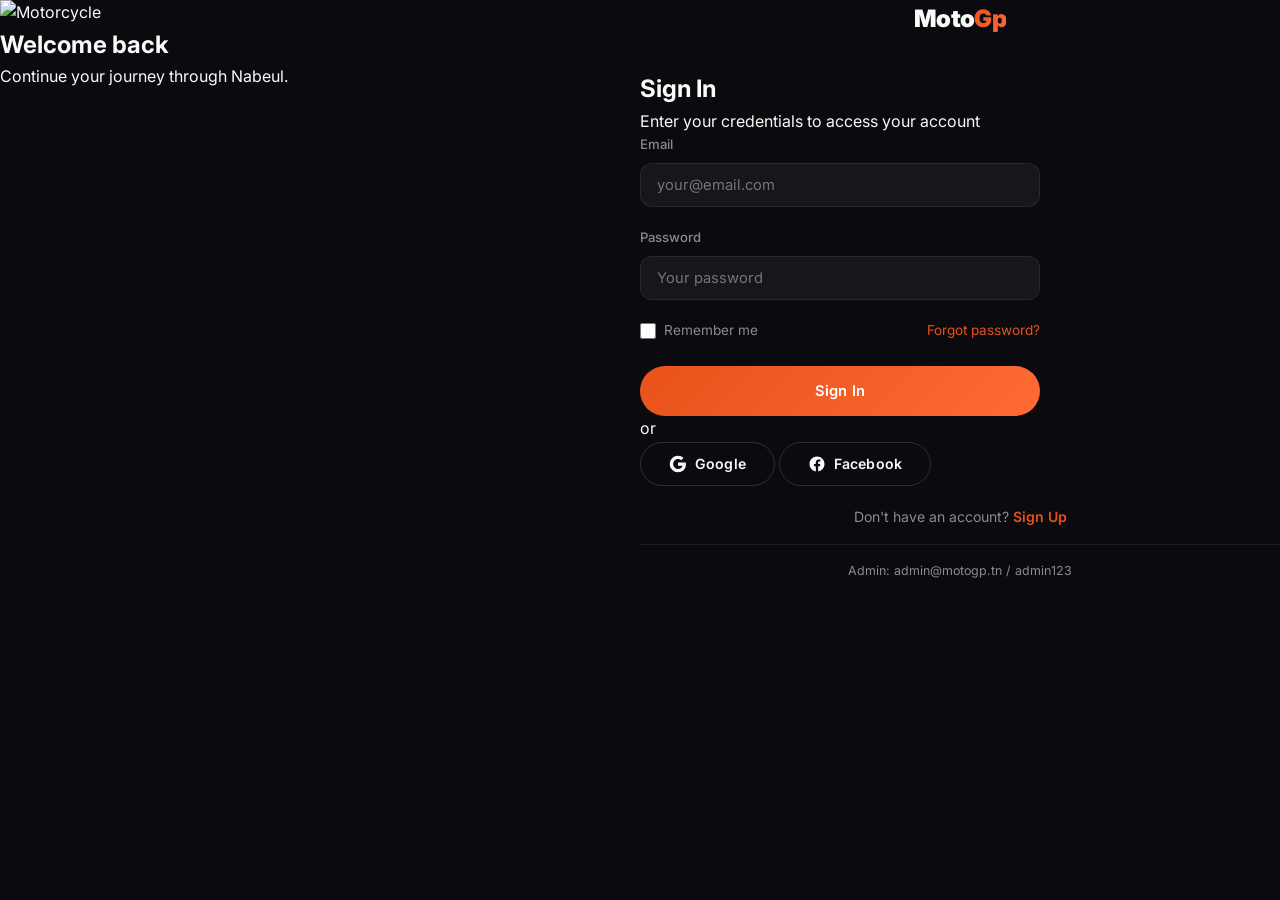
==== login.html @ cd2d3583 "MotoGp Nabeul - Premium motorcycle rental & city discovery platform - Dark luxury editorial design (" ====
<!DOCTYPE html>
<html lang="fr">
<head>
  <meta charset="UTF-8">
  <meta name="viewport" content="width=device-width, initial-scale=1.0">
  <title>Connexion - MotoGp Nabeul</title>
  <link rel="preconnect" href="https://fonts.googleapis.com">
  <link rel="preconnect" href="https://fonts.gstatic.com" crossorigin>
  <link href="https://fonts.googleapis.com/css2?family=Inter:wght@300;400;500;600;700;800;900&display=swap" rel="stylesheet">
  <link rel="stylesheet" href="css/style.css"/>
  <link rel="stylesheet" href="css/extra.css"/>
</head>
<body>

<div class="auth-page">
  <div class="auth-visual">
    <img src="https://images.unsplash.com/photo-1610478920409-ec0f58e881a5?w=1200&q=85" alt="Motorcycle" class="auth-visual-img"/>
    <div class="auth-visual-overlay"></div>
    <div class="auth-visual-content">
      <h2>Welcome back</h2>
      <p>Continue your journey through Nabeul.</p>
    </div>
  </div>

  <div class="auth-card-wrapper">
    <div class="auth-card">
      <a href="index.html" class="nav-logo" style="display:block;text-align:center;margin-bottom:32px;">Moto<span>Gp</span></a>
      <h2>Sign In</h2>
      <p class="auth-subtitle">Enter your credentials to access your account</p>

      <form id="login-form" class="auth-form">
        <div class="form-group">
          <label>Email</label>
          <input type="email" name="email" class="form-input" placeholder="your@email.com" required/>
        </div>
        <div class="form-group">
          <label>Password</label>
          <input type="password" name="password" class="form-input" placeholder="Your password" required/>
        </div>
        <div style="display:flex;justify-content:space-between;align-items:center;margin-bottom:24px;">
          <label style="display:flex;align-items:center;gap:8px;font-size:0.85rem;color:var(--text-muted);cursor:pointer;">
            <input type="checkbox" style="accent-color:var(--primary);width:16px;height:16px;"/> Remember me
          </label>
          <a href="#" style="font-size:0.85rem;color:var(--primary);">Forgot password?</a>
        </div>
        <button type="submit" class="btn btn-primary btn-lg" style="width:100%;justify-content:center;">Sign In</button>
      </form>

      <div class="form-divider"><span>or</span></div>

      <div class="social-login">
        <button class="btn btn-outline" style="flex:1;justify-content:center;">
          <svg width="18" height="18" viewBox="0 0 24 24" fill="currentColor"><path d="M22.56 12.25c0-.78-.07-1.53-.2-2.25H12v4.26h5.92a5.06 5.06 0 0 1-2.2 3.32v2.77h3.57c2.08-1.92 3.28-4.74 3.28-8.1z"/><path d="M12 23c2.97 0 5.46-.98 7.28-2.66l-3.57-2.77c-.98.66-2.23 1.06-3.71 1.06-2.86 0-5.29-1.93-6.16-4.53H2.18v2.84C3.99 20.53 7.7 23 12 23z"/><path d="M5.84 14.09c-.22-.66-.35-1.36-.35-2.09s.13-1.43.35-2.09V7.07H2.18C1.43 8.55 1 10.22 1 12s.43 3.45 1.18 4.93l2.85-2.22.81-.62z"/><path d="M12 5.38c1.62 0 3.06.56 4.21 1.64l3.15-3.15C17.45 2.09 14.97 1 12 1 7.7 1 3.99 3.47 2.18 7.07l3.66 2.84c.87-2.6 3.3-4.53 6.16-4.53z"/></svg>
          Google
        </button>
        <button class="btn btn-outline" style="flex:1;justify-content:center;">
          <svg width="18" height="18" viewBox="0 0 24 24" fill="currentColor"><path d="M12 2C6.477 2 2 6.477 2 12c0 4.991 3.657 9.128 8.438 9.879V14.89h-2.54V12h2.54V9.797c0-2.506 1.492-3.89 3.777-3.89 1.094 0 2.238.195 2.238.195v2.46h-1.26c-1.243 0-1.63.771-1.63 1.562V12h2.773l-.443 2.89h-2.33v6.989C18.343 21.129 22 16.99 22 12c0-5.523-4.477-10-10-10z"/></svg>
          Facebook
        </button>
      </div>

      <p class="auth-link">Don't have an account? <a href="register.html">Sign Up</a></p>
      <div style="text-align:center;margin-top:16px;padding-top:16px;border-top:1px solid var(--border);">
        <p style="font-size:0.78rem;color:var(--text-muted);">Admin: admin@motogp.tn / admin123</p>
      </div>
    </div>
  </div>
</div>

<script src="js/data.js"></script>
<script src="js/app.js"></script>
</body>
</html>
---- css/style.css ----
@import url('https://fonts.googleapis.com/css2?family=Inter:wght@300;400;500;600;700;800;900&family=Playfair+Display:ital,wght@0,400;0,700;0,900;1,400&display=swap');

*,*::before,*::after{margin:0;padding:0;box-sizing:border-box}

:root{
  --bg:#0A0A0F;
  --bg-light:#F5F3EF;
  --card:#15151E;
  --card-hover:#1C1C28;
  --text:#FAFAF9;
  --text-dark:#1A1A1A;
  --text-muted:#8A8A9A;
  --border:rgba(255,255,255,0.08);
  --primary:#E8511A;
  --primary-light:#FF6B35;
  --accent:#C9A96E;
  --success:#22C55E;
  --danger:#EF4444;
  --gradient:linear-gradient(135deg,#E8511A,#FF6B35);
  --shadow:0 20px 60px rgba(0,0,0,0.4);
  --radius:16px;
  --font-body:'Inter',sans-serif;
  --font-display:'Playfair Display',serif;
}

html{scroll-behavior:smooth;font-size:16px}
html.lenis,html.lenis body{height:auto}
.lenis.lenis-smooth{scroll-behavior:auto!important}

body{font-family:var(--font-body);background:var(--bg);color:var(--text);line-height:1.6;overflow-x:hidden;-webkit-font-smoothing:antialiased}
a{text-decoration:none;color:inherit}
ul{list-style:none}
img{max-width:100%;display:block}
button{cursor:pointer;border:none;font-family:inherit;background:none;color:inherit}
input,select,textarea{font-family:inherit;outline:none}

.container{max-width:1280px;margin:0 auto;padding:0 clamp(20px,5vw,60px)}

/* LOADER */
.loader{position:fixed;inset:0;z-index:9999;background:var(--bg);display:flex;align-items:center;justify-content:center;flex-direction:column;transition:opacity 0.6s ease}
.loader-logo{font-size:clamp(2rem,5vw,3.5rem);font-weight:900;letter-spacing:-0.03em;margin-bottom:28px;font-family:var(--font-body)}
.loader-logo span{background:var(--gradient);-webkit-background-clip:text;-webkit-text-fill-color:transparent}
.loader-bar{width:200px;height:2px;background:rgba(255,255,255,0.1);border-radius:2px;overflow:hidden}
.loader-bar-fill{height:100%;background:var(--gradient);width:0%;transition:width 0.1s linear}
.loader-counter{font-size:0.82rem;color:var(--text-muted);margin-top:14px;font-variant-numeric:tabular-nums}

/* CURSOR */
.cursor{position:fixed;width:12px;height:12px;border-radius:50%;background:var(--primary);pointer-events:none;z-index:9998;transform:translate(-50%,-50%);transition:width .3s,height .3s,background .3s,border .3s}
.cursor-follower{position:fixed;width:40px;height:40px;border-radius:50%;border:1px solid rgba(232,81,26,0.3);pointer-events:none;z-index:9997;transform:translate(-50%,-50%);transition:width .3s,height .3s}
@media(max-width:1024px){.cursor,.cursor-follower{display:none}}

/* NAV */
.nav{position:fixed;top:0;left:0;right:0;z-index:100;padding:20px 0;transition:all .4s}
.nav.scrolled{padding:12px 0;background:rgba(10,10,15,0.92);backdrop-filter:blur(20px);border-bottom:1px solid var(--border)}
.nav .container{display:flex;align-items:center;justify-content:space-between}
.nav-logo{font-size:1.5rem;font-weight:900;letter-spacing:-0.03em;z-index:101}
.nav-logo span{background:var(--gradient);-webkit-background-clip:text;-webkit-text-fill-color:transparent}
.nav-links{display:flex;align-items:center;gap:36px}
.nav-links a{font-size:.88rem;font-weight:500;color:var(--text-muted);position:relative;padding:4px 0;transition:color .3s}
.nav-links a::after{content:'';position:absolute;bottom:-2px;left:0;width:0;height:1.5px;background:var(--gradient);transition:width .3s}
.nav-links a:hover{color:var(--text)}
.nav-links a:hover::after{width:100%}
.nav-actions{display:flex;align-items:center;gap:12px}
.nav-menu-btn{display:none;flex-direction:column;gap:5px;padding:8px;z-index:101}
.nav-menu-btn span{width:22px;height:1.5px;background:var(--text);transition:all .3s;display:block}
.nav-menu-btn.active span:nth-child(1){transform:rotate(45deg) translate(4px,4px)}
.nav-menu-btn.active span:nth-child(2){opacity:0}
.nav-menu-btn.active span:nth-child(3){transform:rotate(-45deg) translate(4px,-4px)}
@media(max-width:768px){.nav-links,.nav-actions{display:none}.nav-menu-btn{display:flex}}

/* MOBILE MENU */
.mobile-menu{position:fixed;inset:0;z-index:99;background:rgba(10,10,15,0.97);backdrop-filter:blur(20px);display:flex;align-items:center;justify-content:center;opacity:0;pointer-events:none;transition:opacity .4s}
.mobile-menu.active{opacity:1;pointer-events:all}
.mobile-menu-inner{display:flex;flex-direction:column;align-items:center;gap:28px}
.mobile-menu-link{font-size:1.8rem;font-weight:700;color:var(--text-muted);transition:color .3s}
.mobile-menu-link:hover{color:var(--primary)}
.mobile-menu-divider{width:60px;height:1px;background:var(--border)}

/* BUTTONS */
.btn{display:inline-flex;align-items:center;gap:8px;padding:12px 28px;border-radius:60px;font-size:.88rem;font-weight:600;letter-spacing:.01em;transition:all .3s;position:relative;overflow:hidden;white-space:nowrap}
.btn-primary{background:var(--gradient);color:white}
.btn-primary:hover{transform:translateY(-2px);box-shadow:0 12px 30px rgba(232,81,26,0.35)}
.btn-outline{border:1.5px solid rgba(255,255,255,0.15);color:var(--text)}
.btn-outline:hover{border-color:var(--primary);color:var(--primary);transform:translateY(-2px)}
.btn-white{background:white;color:var(--text-dark)}
.btn-white:hover{transform:translateY(-2px);box-shadow:0 12px 30px rgba(255,255,255,0.2)}
.btn-lg{padding:16px 40px;font-size:.92rem}
.btn-sm{padding:9px 22px;font-size:.82rem}

/* HERO */
.hero{position:relative;height:100vh;min-height:650px;overflow:hidden;display:flex;align-items:flex-end;padding-bottom:clamp(50px,8vh,100px)}
.hero-bg{position:absolute;inset:0;z-index:0;background:url('https://images.unsplash.com/photo-1572195577046-2f25894c06fc?w=1920&q=85') center/cover no-repeat;will-change:transform}
.hero-bg::after{content:'';position:absolute;inset:0;background:linear-gradient(to bottom,rgba(10,10,15,0.15) 0%,rgba(10,10,15,0.4) 40%,rgba(10,10,15,0.85) 75%,var(--bg) 100%)}
.hero-vignette{position:absolute;inset:0;z-index:1;background:radial-gradient(ellipse at 50% 50%,transparent 30%,rgba(10,10,15,0.5) 100%)}
.hero-grain{position:absolute;inset:0;z-index:2;opacity:.04;pointer-events:none;background-image:url("data:image/svg+xml,%3Csvg viewBox='0 0 200 200' xmlns='http://www.w3.org/2000/svg'%3E%3Cfilter id='n'%3E%3CfeTurbulence type='fractalNoise' baseFrequency='0.9' numOctaves='4' stitchTiles='stitch'/%3E%3C/filter%3E%3Crect width='100%25' height='100%25' filter='url(%23n)'/%3E%3C/svg%3E")}
.hero-content{position:relative;z-index:5;width:100%}
.hero-tag{display:inline-flex;align-items:center;gap:8px;padding:7px 18px;border-radius:40px;background:rgba(255,255,255,0.06);border:1px solid rgba(255,255,255,0.1);backdrop-filter:blur(8px);margin-bottom:24px;font-size:.78rem;font-weight:500;letter-spacing:.06em;text-transform:uppercase;color:var(--accent)}
.hero-tag .dot{width:6px;height:6px;border-radius:50%;background:var(--primary);animation:pulse 2s infinite}
@keyframes pulse{0%,100%{opacity:1}50%{opacity:.3}}
.hero-title{font-size:clamp(2.8rem,8vw,7rem);font-weight:900;line-height:.95;letter-spacing:-.04em;margin-bottom:24px;max-width:850px}
.hero-title .line{display:block;overflow:hidden}
.hero-title .line span{display:block}
.hero-title .accent{background:var(--gradient);-webkit-background-clip:text;-webkit-text-fill-color:transparent}
.hero-subtitle{font-size:clamp(1rem,2vw,1.2rem);color:var(--text-muted);max-width:520px;margin-bottom:40px;line-height:1.7;font-weight:300}
.hero-buttons{display:flex;gap:14px;flex-wrap:wrap}
.hero-scroll{position:absolute;bottom:36px;left:50%;transform:translateX(-50%);display:flex;flex-direction:column;align-items:center;gap:8px;z-index:5;color:var(--text-muted);font-size:.75rem;letter-spacing:.1em;text-transform:uppercase}
.hero-scroll-line{width:1px;height:40px;background:linear-gradient(to bottom,var(--primary),transparent);animation:scrollLine 2s infinite}
@keyframes scrollLine{0%{opacity:0;transform:scaleY(0);transform-origin:top}50%{opacity:1;transform:scaleY(1);transform-origin:top}51%{transform-origin:bottom}100%{opacity:0;transform:scaleY(0);transform-origin:bottom}}
.hero-stats{position:absolute;bottom:36px;right:clamp(20px,5vw,60px);display:flex;gap:40px;z-index:5}
.hero-stat .num{font-size:2rem;font-weight:800;line-height:1}
.hero-stat .label{font-size:.72rem;color:var(--text-muted);text-transform:uppercase;letter-spacing:.08em;margin-top:4px}

/* SECTIONS */
.section{padding:clamp(60px,10vw,120px) 0}
.section-header{margin-bottom:48px}
.section-tag{display:inline-flex;align-items:center;gap:8px;font-size:.75rem;font-weight:600;letter-spacing:.12em;text-transform:uppercase;color:var(--accent);margin-bottom:16px}
.section-title{font-size:clamp(2rem,5vw,3.5rem);font-weight:800;line-height:1.1;letter-spacing:-.03em;margin-bottom:16px}
.section-desc{font-size:1.05rem;color:var(--text-muted);max-width:540px;line-height:1.7;font-weight:300}

/* FEATURES */
.features-grid{display:grid;grid-template-columns:repeat(auto-fit,minmax(240px,1fr));gap:20px}
.feature-card{background:var(--card);border:1px solid var(--border);border-radius:var(--radius);padding:32px;transition:all .4s}
.feature-card:hover{background:var(--card-hover);transform:translateY(-4px);border-color:rgba(232,81,26,0.2)}
.feature-icon{font-size:2rem;margin-bottom:16px}
.feature-card h3{font-size:1.1rem;font-weight:700;margin-bottom:8px}
.feature-card p{font-size:.88rem;color:var(--text-muted);line-height:1.6}

/* 3D MOTORCYCLE SECTION */
.moto3d-section{position:relative;height:400vh}
.moto3d-sticky{position:relative;top:0;height:100vh;overflow:hidden;display:flex;align-items:center}
.moto3d-bg{position:absolute;inset:0;transition:background 0.8s ease}
.moto3d-bg.city{background:linear-gradient(135deg,#1a1a2e 0%,#16213e 50%,#0f3460 100%)}
.moto3d-bg.coast{background:linear-gradient(135deg,#0d1b2a 0%,#1b263b 50%,#415a77 100%)}
.moto3d-bg.medina{background:linear-gradient(135deg,#2d1b00 0%,#5c3d00 50%,#8b6914 100%)}
.moto3d-bg.night{background:linear-gradient(135deg,#0a0a1a 0%,#1a0a2e 50%,#2a1a3e 100%)}
.moto3d-bg::after{content:'';position:absolute;inset:0;background:rgba(10,10,15,0.5)}
.moto3d-content{position:relative;z-index:2;display:grid;grid-template-columns:1fr 1fr;gap:60px;align-items:center;width:100%}
.moto3d-text h2{font-size:clamp(2rem,4vw,3.5rem);font-weight:900;margin-bottom:16px;letter-spacing:-.03em}
.moto3d-text p{font-size:1.05rem;color:var(--text-muted);margin-bottom:28px;line-height:1.7}
.moto3d-visual{position:relative;display:flex;justify-content:center}
.moto3d-image{max-width:100%;height:auto;border-radius:var(--radius);filter:drop-shadow(0 20px 40px rgba(0,0,0,0.5));transition:transform 0.5s}
.moto3d-label{position:absolute;bottom:-20px;left:50%;transform:translateX(-50%);background:var(--card);border:1px solid var(--border);padding:10px 24px;border-radius:40px;font-size:.82rem;font-weight:500;white-space:nowrap}
.moto3d-dots{position:absolute;bottom:40px;left:50%;transform:translateX(-50%);display:flex;gap:12px;z-index:3}
.moto3d-dot{width:10px;height:10px;border-radius:50%;background:rgba(255,255,255,0.2);transition:all .3s;cursor:pointer}
.moto3d-dot.active{background:var(--primary);transform:scale(1.3)}
@media(max-width:768px){.moto3d-content{grid-template-columns:1fr;text-align:center}.moto3d-visual{order:-1}}

/* TABS */
.tabs{display:flex;gap:8px;margin-bottom:32px;flex-wrap:wrap}
.tab-btn{padding:8px 20px;border-radius:40px;font-size:.82rem;font-weight:500;background:var(--card);border:1px solid var(--border);color:var(--text-muted);transition:all .3s}
.tab-btn.active,.tab-btn:hover{background:var(--primary);color:white;border-color:var(--primary)}

/* MOTO CARDS */
.motos-showcase{display:grid;grid-template-columns:repeat(auto-fill,minmax(300px,1fr));gap:24px}
.moto-card{background:var(--card);border:1px solid var(--border);border-radius:var(--radius);overflow:hidden;transition:all .4s}
.moto-card:hover{transform:translateY(-6px);border-color:rgba(232,81,26,0.3);box-shadow:0 20px 40px rgba(0,0,0,0.3)}
.moto-card-img{position:relative;overflow:hidden;height:220px}
.moto-card-img img{width:100%;height:100%;object-fit:cover;transition:transform .6s}
.moto-card:hover .moto-card-img img{transform:scale(1.08)}
.moto-card-overlay{position:absolute;inset:0;background:rgba(10,10,15,0.7);display:flex;align-items:center;justify-content:center;opacity:0;transition:opacity .4s}
.moto-card:hover .moto-card-overlay{opacity:1}
.moto-specs-hover{display:flex;gap:20px}
.moto-specs-hover .spec{text-align:center}
.moto-specs-hover .spec span{display:block;font-size:.7rem;color:var(--text-muted);text-transform:uppercase;letter-spacing:.05em}
.moto-specs-hover .spec strong{font-size:1rem;font-weight:700}
.moto-status{position:absolute;top:12px;left:12px;padding:4px 12px;border-radius:20px;font-size:.72rem;font-weight:600;text-transform:uppercase}
.moto-status.available{background:rgba(34,197,94,0.2);color:var(--success)}
.moto-status.rented{background:rgba(232,81,26,0.2);color:var(--primary)}
.moto-status.unavailable{background:rgba(239,68,68,0.2);color:var(--danger)}
.moto-card-info{padding:20px}
.moto-brand{font-size:.75rem;color:var(--primary);font-weight:600;text-transform:uppercase;letter-spacing:.06em}
.moto-name{font-size:1.1rem;font-weight:700;margin:6px 0}
.moto-rating{color:var(--accent);font-size:.85rem;font-weight:500}
.moto-card-footer{display:flex;align-items:center;justify-content:space-between;margin-top:16px;padding-top:16px;border-top:1px solid var(--border)}
.moto-price strong{font-size:1.3rem;font-weight:800;color:var(--primary)}
.moto-price{font-size:.82rem;color:var(--text-muted)}

/* MAP / DISCOVERY */
.discovery-map-container{position:relative;border-radius:var(--radius);overflow:hidden;border:1px solid var(--border);background:var(--card)}
#map{height:450px;width:100%;background:#0a0a14}
.map-search-bar{padding:16px;border-bottom:1px solid var(--border)}
.map-search-bar input{width:100%;padding:12px 16px;border-radius:12px;border:1px solid var(--border);background:rgba(255,255,255,0.05);color:var(--text);font-size:.88rem}
.map-search-bar input::placeholder{color:var(--text-muted)}
.map-legend{display:flex;gap:16px;padding:12px 16px;border-top:1px solid var(--border);flex-wrap:wrap}
.map-legend-item{display:flex;align-items:center;gap:6px;font-size:.78rem;color:var(--text-muted)}
.map-legend-dot{width:10px;height:10px;border-radius:50%}

/* RESTAURANTS */
.restaurants-scroll{display:flex;gap:20px;padding:0 clamp(20px,5vw,60px) 20px;overflow-x:auto;scroll-snap-type:x mandatory;scrollbar-width:none;-ms-overflow-style:none}
.restaurants-scroll::-webkit-scrollbar{display:none}
.restaurant-card{min-width:300px;max-width:300px;background:var(--card);border:1px solid var(--border);border-radius:var(--radius);overflow:hidden;flex-shrink:0;scroll-snap-align:start;transition:all .4s}
.restaurant-card:hover{transform:translateY(-4px);border-color:rgba(232,81,26,0.2)}
.restaurant-img{position:relative;height:180px;overflow:hidden}
.restaurant-img img{width:100%;height:100%;object-fit:cover;transition:transform .6s}
.restaurant-card:hover .restaurant-img img{transform:scale(1.06)}
.restaurant-badge{position:absolute;top:10px;left:10px;padding:4px 12px;border-radius:20px;font-size:.72rem;font-weight:600;background:var(--primary);color:white}
.restaurant-info{padding:16px}
.restaurant-info h3{font-size:1rem;font-weight:700;margin-bottom:6px}
.restaurant-info p{font-size:.82rem;color:var(--text-muted);line-height:1.5;margin-bottom:10px}
.restaurant-meta{display:flex;align-items:center;justify-content:space-between;margin-bottom:12px}
.restaurant-rating{color:var(--accent);font-size:.85rem;font-weight:500}
.restaurant-price{font-size:.82rem;color:var(--text-muted)}
.restaurant-actions{display:flex;gap:8px}

/* PRICING */
.pricing-grid{display:grid;grid-template-columns:repeat(auto-fit,minmax(280px,1fr));gap:24px}
.pricing-card{background:var(--card);border:1px solid var(--border);border-radius:var(--radius);padding:32px;position:relative;transition:all .4s}
.pricing-card:hover{transform:translateY(-4px)}
.pricing-card.popular{border-color:var(--primary);box-shadow:0 0 40px rgba(232,81,26,0.15)}
.popular-badge{position:absolute;top:-12px;left:50%;transform:translateX(-50%);background:var(--gradient);color:white;padding:4px 16px;border-radius:20px;font-size:.75rem;font-weight:600;white-space:nowrap}
.pricing-header{text-align:center;margin-bottom:24px}
.pricing-header h3{font-size:1.3rem;font-weight:700;margin-bottom:12px}
.pricing-price{display:flex;align-items:baseline;justify-content:center;gap:4px}
.pricing-price .currency{font-size:1rem;color:var(--text-muted)}
.pricing-price .amount{font-size:2.5rem;font-weight:900}
.pricing-price .period{font-size:.85rem;color:var(--text-muted)}
.pricing-features{margin-bottom:24px}
.pricing-features li{display:flex;align-items:center;gap:10px;padding:10px 0;font-size:.88rem;color:var(--text-muted);border-bottom:1px solid var(--border)}
.pricing-features li:last-child{border:none}

/* CTA */
.cta-section{background:var(--gradient);border-radius:var(--radius);padding:clamp(40px,8vw,80px);text-align:center}
.cta-section h2{font-size:clamp(2rem,4vw,3rem);font-weight:900;color:white;margin-bottom:12px}
.cta-section p{color:rgba(255,255,255,0.8);margin-bottom:28px;font-size:1.05rem}

/* FOOTER */
.footer{border-top:1px solid var(--border);padding:60px 0 30px;margin-top:40px}
.footer-grid{display:grid;grid-template-columns:2fr 1fr 1fr 1fr;gap:40px;margin-bottom:40px}
.footer-brand h3{font-size:1.5rem;font-weight:900;margin-bottom:12px}
.footer-brand h3 span{background:var(--gradient);-webkit-background-clip:text;-webkit-text-fill-color:transparent}
.footer-brand p{font-size:.88rem;color:var(--text-muted);line-height:1.6}
.footer-col h4{font-size:.85rem;font-weight:600;text-transform:uppercase;letter-spacing:.06em;margin-bottom:16px;color:var(--text)}
.footer-col a{display:block;font-size:.88rem;color:var(--text-muted);margin-bottom:10px;transition:color .3s}
.footer-col a:hover{color:var(--primary)}
.footer-bottom{border-top:1px solid var(--border);padding-top:20px;text-align:center}
.footer-bottom p{font-size:.82rem;color:var(--text-muted)}
@media(max-width:768px){.footer-grid{grid-template-columns:1fr 1fr;gap:30px}}
@media(max-width:480px){.footer-grid{grid-template-columns:1fr}}

/* BOTTOM NAV (mobile) */
.bottom-nav{display:none;position:fixed;bottom:0;left:0;right:0;z-index:100;background:rgba(10,10,15,0.95);backdrop-filter:blur(20px);border-top:1px solid var(--border);padding:8px 0 calc(8px + env(safe-area-inset-bottom))}
.bottom-nav{display:none;grid-template-columns:repeat(4,1fr);justify-items:center}
.bottom-nav-item{display:flex;flex-direction:column;align-items:center;gap:2px;font-size:.68rem;color:var(--text-muted);transition:color .3s;text-decoration:none}
.bottom-nav-item.active{color:var(--primary)}
.bottom-nav-icon{font-size:1.2rem}
.bottom-nav-label{font-weight:500}
@media(max-width:768px){.bottom-nav{display:grid}}

/* MODAL */
.modal-overlay{position:fixed;inset:0;z-index:200;background:rgba(0,0,0,0.7);backdrop-filter:blur(8px);display:none;align-items:center;justify-content:center;padding:20px}
.modal-overlay.active{display:flex}
.modal-content{background:var(--card);border:1px solid var(--border);border-radius:var(--radius);max-width:500px;width:100%;padding:32px;position:relative;max-height:90vh;overflow-y:auto}

/* SCROLLBAR */
::-webkit-scrollbar{width:6px}
::-webkit-scrollbar-track{background:var(--bg)}
::-webkit-scrollbar-thumb{background:rgba(255,255,255,0.1);border-radius:3px}
::-webkit-scrollbar-thumb:hover{background:rgba(255,255,255,0.2)}

/* AUTH PAGES */
.auth-page{min-height:100vh;display:grid;grid-template-columns:1fr 1fr}
.auth-left{background:var(--gradient);display:flex;align-items:center;justify-content:center;padding:40px}
.auth-left-content{color:white;text-align:center}
.auth-left-content h2{font-size:2rem;font-weight:900;margin-bottom:12px}
.auth-left-content p{font-size:1rem;opacity:.85}
.auth-right{display:flex;align-items:center;justify-content:center;padding:40px}
.auth-form{width:100%;max-width:400px}
.auth-form h2{font-size:1.8rem;font-weight:800;margin-bottom:8px}
.auth-form p{color:var(--text-muted);margin-bottom:32px;font-size:.92rem}
.form-group{margin-bottom:20px}
.form-group label{display:block;font-size:.82rem;font-weight:500;color:var(--text-muted);margin-bottom:8px}
.form-group input,.form-group select{width:100%;padding:12px 16px;border-radius:12px;border:1px solid var(--border);background:rgba(255,255,255,0.05);color:var(--text);font-size:.92rem;transition:border-color .3s}
.form-group input:focus,.form-group select:focus{border-color:var(--primary)}
.auth-link{margin-top:20px;text-align:center;font-size:.88rem;color:var(--text-muted)}
.auth-link a{color:var(--primary);font-weight:600}
@media(max-width:768px){.auth-page{grid-template-columns:1fr}.auth-left{display:none}}

/* PROFILE / DASHBOARD */
.dashboard-layout{display:grid;grid-template-columns:260px 1fr;min-height:100vh}
.sidebar{background:var(--card);border-right:1px solid var(--border);padding:24px}
.sidebar-logo{font-size:1.3rem;font-weight:900;margin-bottom:32px}
.sidebar-logo span{background:var(--gradient);-webkit-background-clip:text;-webkit-text-fill-color:transparent}
.sidebar-nav a{display:flex;align-items:center;gap:10px;padding:10px 14px;border-radius:10px;font-size:.88rem;color:var(--text-muted);transition:all .3s;margin-bottom:4px}
.sidebar-nav a.active,.sidebar-nav a:hover{background:rgba(232,81,26,0.1);color:var(--primary)}
.dashboard-main{padding:24px}
.dashboard-header{display:flex;align-items:center;justify-content:space-between;margin-bottom:24px}
.stat-cards{display:grid;grid-template-columns:repeat(auto-fit,minmax(200px,1fr));gap:16px;margin-bottom:24px}
.stat-card{background:var(--card);border:1px solid var(--border);border-radius:var(--radius);padding:24px}
.stat-card h4{font-size:.82rem;color:var(--text-muted);text-transform:uppercase;letter-spacing:.05em}
.stat-card .stat-value{font-size:2rem;font-weight:800;margin-top:4px}
.stat-card .stat-value.primary{color:var(--primary)}
.stat-card .stat-value.accent{color:var(--accent)}
.stat-card .stat-value.success{color:var(--success)}
.data-table{width:100%;border-collapse:collapse}
.data-table th{text-align:left;padding:12px 16px;font-size:.78rem;text-transform:uppercase;letter-spacing:.05em;color:var(--text-muted);border-bottom:1px solid var(--border)}
.data-table td{padding:12px 16px;font-size:.88rem;border-bottom:1px solid var(--border)}
.badge{padding:4px 12px;border-radius:20px;font-size:.75rem;font-weight:600}
.badge-success{background:rgba(34,197,94,0.15);color:var(--success)}
.badge-warning{background:rgba(232,81,26,0.15);color:var(--primary)}
.badge-danger{background:rgba(239,68,68,0.15);color:var(--danger)}
@media(max-width:768px){.dashboard-layout{grid-template-columns:1fr}.sidebar{display:none}}

/* ANIMATIONS */
.reveal{opacity:0;transform:translateY(30px);transition:opacity .8s,transform .8s}
body.loaded .reveal{opacity:1;transform:none}
body.loaded .reveal.no-gsap{opacity:1;transform:none}

/* ===== CONSISTENT IMAGE RATIOS ===== */
img{display:block}
.moto-card-img,.restaurant-img,.panel-img,.list-item-img,.feature-icon,.moto3d-visual{position:relative;overflow:hidden}
.moto-card-img img,.restaurant-img img,.list-item-img img{width:100%;height:100%;object-fit:cover;aspect-ratio:16/10}
.moto-card-img{aspect-ratio:16/10}
.restaurant-img{aspect-ratio:16/10}
.list-item-img{aspect-ratio:1;width:64px;height:64px;border-radius:10px;flex-shrink:0}
.list-item-img img{aspect-ratio:1;border-radius:10px}
.panel-img{aspect-ratio:16/10;display:flex;align-items:center;justify-content:center;font-size:3rem}

/* ===== MAP SECTION ===== */
.map-section{padding:clamp(40px,8vw,80px) 0 0;background:var(--bg)}
.map-layout{display:grid;grid-template-columns:1fr 380px;height:calc(100vh - 100px);min-height:500px;max-height:700px;border:1px solid var(--border);border-radius:var(--radius);overflow:hidden;margin:0 clamp(20px,5vw,60px)}
.map-view{position:relative;background:#0a0a14}
#map{width:100%;height:100%}
.map-controls{position:absolute;top:12px;right:12px;display:flex;flex-direction:column;gap:6px;z-index:5}
.map-ctrl-btn{width:36px;height:36px;border-radius:8px;background:rgba(13,13,20,0.9);border:1px solid rgba(255,255,255,0.1);color:var(--text);display:flex;align-items:center;justify-content:center;transition:all .3s;backdrop-filter:blur(10px)}
.map-ctrl-btn:hover,.map-ctrl-btn.active{background:var(--primary);border-color:var(--primary)}
.map-categories{position:absolute;bottom:40px;left:50%;transform:translateX(-50%);display:flex;gap:4px;z-index:5;padding:4px;background:rgba(13,13,20,0.9);border-radius:30px;border:1px solid rgba(255,255,255,0.08);backdrop-filter:blur(10px);overflow-x:auto;max-width:calc(100% - 24px);scrollbar-width:none}
.map-categories::-webkit-scrollbar{display:none}
.cat-pill{display:flex;align-items:center;gap:4px;padding:6px 12px;border-radius:20px;font-size:.72rem;font-weight:500;background:transparent;border:1px solid rgba(255,255,255,0.08);color:var(--text-muted);white-space:nowrap;transition:all .3s}
.cat-pill.active,.cat-pill:hover{background:var(--primary);color:white;border-color:var(--primary)}
.cat-icon{font-size:.85rem}
.map-legend{position:absolute;bottom:10px;left:10px;display:flex;gap:10px;padding:6px 12px;background:rgba(13,13,20,0.9);border-radius:8px;border:1px solid rgba(255,255,255,0.08);backdrop-filter:blur(10px);z-index:5;flex-wrap:wrap}
.legend-item{display:flex;align-items:center;gap:4px;font-size:.68rem;color:var(--text-muted)}
.legend-dot{width:7px;height:7px;border-radius:50%}

/* RESTAURANT SIDEBAR */
.restaurant-sidebar{background:#0d0d14;border-left:1px solid rgba(255,255,255,0.06);display:flex;flex-direction:column;overflow:hidden}
.sidebar-header{padding:20px 16px 12px;border-bottom:1px solid rgba(255,255,255,0.06)}
.sidebar-header h2{font-size:1.2rem;font-weight:800;margin-bottom:2px}
.sidebar-header h2 span{color:var(--primary)}
.sidebar-header p{font-size:.78rem;color:var(--text-muted)}
.sidebar-search{display:flex;align-items:center;gap:8px;background:rgba(255,255,255,0.04);border:1px solid rgba(255,255,255,0.08);border-radius:10px;margin:10px 16px 0;padding:8px 12px;transition:border-color .3s}
.sidebar-search:focus-within{border-color:var(--primary)}
.sidebar-search svg{color:var(--text-muted);flex-shrink:0}
.sidebar-search input{flex:1;background:none;border:none;color:var(--text);font-size:.85rem}
.sidebar-search input::placeholder{color:var(--text-muted)}
.sidebar-filters{display:flex;gap:4px;padding:10px 16px;overflow-x:auto;scrollbar-width:none}
.sidebar-filters::-webkit-scrollbar{display:none}
.filter-btn{padding:5px 12px;border-radius:16px;font-size:.72rem;font-weight:500;background:rgba(255,255,255,0.05);border:1px solid rgba(255,255,255,0.08);color:var(--text-muted);white-space:nowrap;transition:all .3s}
.filter-btn.active,.filter-btn:hover{background:var(--primary);color:white;border-color:var(--primary)}
.restaurant-list{flex:1;overflow-y:auto;padding:6px 10px}
.restaurant-list::-webkit-scrollbar{width:3px}
.restaurant-list::-webkit-scrollbar-thumb{background:rgba(255,255,255,0.1);border-radius:2px}
.list-loading{display:flex;flex-direction:column;align-items:center;justify-content:center;height:150px;color:var(--text-muted);gap:10px}
.spinner{width:24px;height:24px;border:2px solid rgba(255,255,255,0.1);border-top-color:var(--primary);border-radius:50%;animation:spin .8s linear infinite}
@keyframes spin{to{transform:rotate(360deg)}}

/* LIST ITEM */
.list-item{display:flex;gap:10px;padding:10px;border-radius:10px;cursor:pointer;transition:all .3s;border:1px solid transparent;margin-bottom:2px}
.list-item:hover{background:rgba(255,255,255,0.04);border-color:rgba(255,255,255,0.06)}
.list-item.active{background:rgba(232,81,26,0.08);border-color:rgba(232,81,26,0.3)}
.list-item-img{width:56px;height:56px;border-radius:8px;overflow:hidden;flex-shrink:0;background:rgba(255,255,255,0.05);display:flex;align-items:center;justify-content:center;font-size:1.3rem}
.list-item-img img{width:100%;height:100%;object-fit:cover}
.list-item-info{flex:1;min-width:0}
.list-item-info h4{font-size:.85rem;font-weight:600;margin-bottom:2px;white-space:nowrap;overflow:hidden;text-overflow:ellipsis}
.list-item-info .item-cat{font-size:.7rem;color:var(--primary);font-weight:500;text-transform:uppercase;letter-spacing:.04em}
.list-item-info .item-addr{font-size:.75rem;color:var(--text-muted);white-space:nowrap;overflow:hidden;text-overflow:ellipsis;margin-top:1px}
.list-item-meta{display:flex;align-items:center;gap:6px;margin-top:3px}
.list-item-rating{color:var(--accent);font-size:.75rem;font-weight:500}
.list-item-dist{font-size:.7rem;color:var(--text-muted)}

/* RESTAURANT PANEL */
.restaurant-panel{position:absolute;top:50%;right:20px;transform:translateY(-50%) translateX(20px);width:320px;background:rgba(13,13,20,0.95);border:1px solid rgba(255,255,255,0.1);border-radius:14px;overflow:hidden;z-index:20;opacity:0;pointer-events:none;transition:all .4s cubic-bezier(.16,1,.3,1);backdrop-filter:blur(20px);box-shadow:0 16px 50px rgba(0,0,0,0.5)}
.restaurant-panel.visible{opacity:1;pointer-events:all;transform:translateY(-50%) translateX(0)}
.panel-close{position:absolute;top:10px;right:10px;width:28px;height:28px;border-radius:50%;background:rgba(0,0,0,0.5);border:none;color:white;font-size:1.1rem;cursor:pointer;z-index:5;display:flex;align-items:center;justify-content:center;transition:background .3s}
.panel-close:hover{background:var(--primary)}
.panel-body{padding:16px}
.panel-category{font-size:.7rem;font-weight:600;text-transform:uppercase;letter-spacing:.06em;color:var(--primary)}
.panel-body h3{font-size:1.05rem;font-weight:700;margin:4px 0 3px}
.panel-address{font-size:.8rem;color:var(--text-muted);margin-bottom:6px}
.panel-rating{color:var(--accent);font-size:.85rem;font-weight:500;margin-bottom:8px}
.panel-distance{font-size:.8rem;color:var(--text-muted);margin-bottom:12px;display:flex;align-items:center;gap:5px}
.panel-distance svg{color:var(--primary)}
.panel-actions{display:flex;gap:6px}
.panel-actions .btn{flex:1;justify-content:center}

/* BOTTOM SHEET (mobile) */
.bottom-sheet{display:none;position:fixed;bottom:0;left:0;right:0;z-index:30;background:rgba(13,13,20,0.98);border-top:1px solid rgba(255,255,255,0.1);border-radius:16px 16px 0 0;transform:translateY(100%);transition:transform .4s cubic-bezier(.16,1,.3,1);max-height:60vh;overflow-y:auto;backdrop-filter:blur(20px)}
.bottom-sheet.visible{transform:translateY(0)}
.bottom-sheet-handle{width:36px;height:3px;background:rgba(255,255,255,0.2);border-radius:2px;margin:10px auto 0}
.bottom-sheet-content{padding:12px 16px 20px}

/* CUSTOM MAP MARKERS */
.map-marker{position:relative;cursor:pointer;transition:transform .3s}
.map-marker:hover{transform:scale(1.15);z-index:10}
.map-marker-dot{width:28px;height:28px;border-radius:50%;border:2.5px solid white;box-shadow:0 2px 10px rgba(0,0,0,0.4);display:flex;align-items:center;justify-content:center;font-size:12px;transition:all .3s}
.map-marker.active .map-marker-dot{transform:scale(1.25);box-shadow:0 0 0 3px rgba(232,81,26,0.3),0 2px 10px rgba(0,0,0,0.4)}
.map-marker-label{position:absolute;top:100%;left:50%;transform:translateX(-50%);margin-top:4px;background:rgba(13,13,20,0.9);padding:2px 7px;border-radius:5px;font-size:.65rem;font-weight:500;white-space:nowrap;color:white;opacity:0;transition:opacity .3s;pointer-events:none}
.map-marker:hover .map-marker-label,.map-marker.active .map-marker-label{opacity:1}
.map-marker.user-location .map-marker-dot{background:#22C55E;border-color:white;box-shadow:0 0 0 3px rgba(34,197,94,0.3),0 0 15px rgba(34,197,94,0.4)}

/* MAPLIBRE POPUP OVERRIDES */
.maplibregl-popup{max-width:260px!important}
.maplibregl-popup-content{background:rgba(13,13,20,0.95)!important;border:1px solid rgba(255,255,255,0.1)!important;border-radius:10px!important;padding:0!important;color:white!important;overflow:hidden;backdrop-filter:blur(20px)}
.maplibregl-popup-close-button{color:white!important;font-size:1.1rem!important;top:6px!important;right:6px!important;background:rgba(0,0,0,0.4)!important;width:22px!important;height:22px!important;border-radius:50%!important;display:flex!important;align-items:center!important;justify-content:center!important}
.maplibregl-popup-close-button:hover{background:var(--primary)!important}
.maplibregl-popup-tip{border-top-color:rgba(13,13,20,0.95)!important}

/* RESPONSIVE MAP */
@media(max-width:1024px){
  .map-layout{grid-template-columns:1fr;grid-template-rows:60% 40%;max-height:none;height:auto;min-height:0;margin:0 16px}
  .restaurant-sidebar{border-left:none;border-top:1px solid rgba(255,255,255,0.06)}
  .map-categories{bottom:10px}
  .map-legend{display:none}
  .restaurant-panel{display:none}
  .bottom-sheet{display:block}
  .map-controls{top:8px;right:8px}
}
@media(max-width:480px){
  .map-layout{grid-template-rows:55% 45%;margin:0 8px}
  .cat-pill{padding:5px 10px;font-size:.68rem}
}
---- css/extra.css ----
/* extra.css - Leaflet popup overrides (kept for other pages that use Leaflet) */
.leaflet-popup-content-wrapper{background:#15151E!important;border:1px solid rgba(255,255,255,0.08)!important;border-radius:12px!important;color:white!important}
.leaflet-popup-tip{background:#15151E!important;border:1px solid rgba(255,255,255,0.08)!important}
.leaflet-popup-close-button{color:white!important}
.leaflet-control-zoom a{background:#15151E!important;color:white!important;border:1px solid rgba(255,255,255,0.08)!important}
.leaflet-control-zoom a:hover{background:#1C1C28!important}
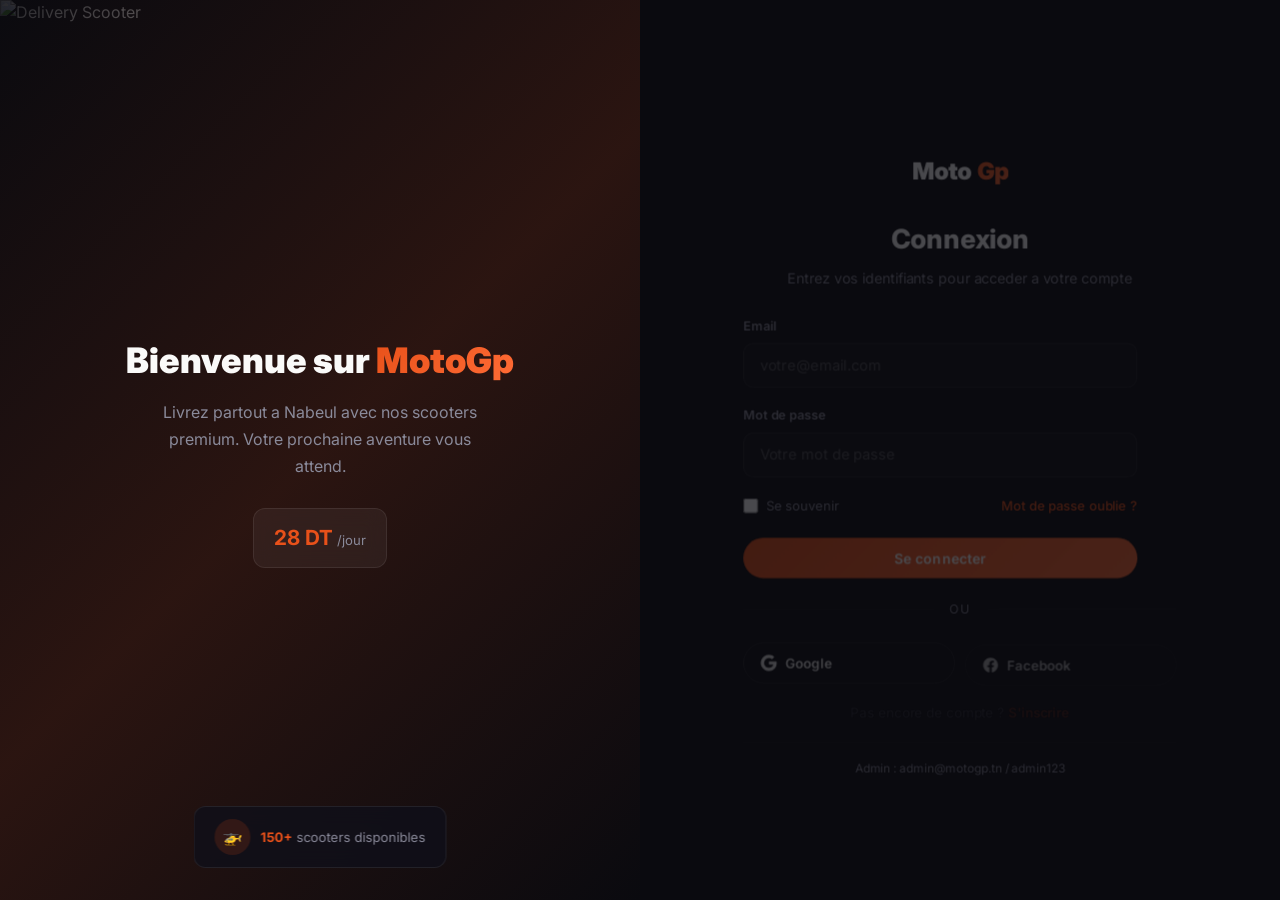
==== commit c0ef67fa: "Fix login/register pages - images, form styles, GSAP animations - Complete auth styles in style.css " ====
--- a/login.html
+++ b/login.html
@@ -7,66 +7,95 @@
   <link rel="preconnect" href="https://fonts.googleapis.com">
   <link rel="preconnect" href="https://fonts.gstatic.com" crossorigin>
   <link href="https://fonts.googleapis.com/css2?family=Inter:wght@300;400;500;600;700;800;900&display=swap" rel="stylesheet">
+  <link href="https://fonts.googleapis.com/css2?family=Playfair+Display:wght@400;500;600;700;800&display=swap" rel="stylesheet">
   <link rel="stylesheet" href="css/style.css"/>
-  <link rel="stylesheet" href="css/extra.css"/>
 </head>
 <body>
 
 <div class="auth-page">
+
   <div class="auth-visual">
-    <img src="https://images.unsplash.com/photo-1610478920409-ec0f58e881a5?w=1200&q=85" alt="Motorcycle" class="auth-visual-img"/>
+    <img src="https://images.unsplash.com/photo-1622185135505-2d795003994a?w=1200&q=85" alt="Delivery Scooter" class="auth-visual-img"/>
     <div class="auth-visual-overlay"></div>
     <div class="auth-visual-content">
-      <h2>Welcome back</h2>
-      <p>Continue your journey through Nabeul.</p>
+      <h2>Bienvenue sur <span>MotoGp</span></h2>
+      <p>Livrez partout a Nabeul avec nos scooters premium. Votre prochaine aventure vous attend.</p>
+      <div class="visual-price">
+        <div>
+          <strong>28 DT</strong>
+          <span>/jour</span>
+        </div>
+      </div>
+    </div>
+    <div class="auth-visual-badge">
+      <div class="badge-icon">&#128641;</div>
+      <div class="badge-text"><strong>150+</strong> scooters disponibles</div>
     </div>
   </div>
 
   <div class="auth-card-wrapper">
     <div class="auth-card">
-      <a href="index.html" class="nav-logo" style="display:block;text-align:center;margin-bottom:32px;">Moto<span>Gp</span></a>
-      <h2>Sign In</h2>
-      <p class="auth-subtitle">Enter your credentials to access your account</p>
+      <a href="index.html" class="nav-logo" style="display:flex;align-items:center;justify-content:center;gap:6px;font-size:1.5rem;font-weight:900;text-decoration:none;color:var(--text);margin-bottom:28px;">Moto<span>Gp</span></a>
+
+      <h2>Connexion</h2>
+      <p class="auth-subtitle">Entrez vos identifiants pour acceder a votre compte</p>
 
       <form id="login-form" class="auth-form">
         <div class="form-group">
           <label>Email</label>
-          <input type="email" name="email" class="form-input" placeholder="your@email.com" required/>
+          <input type="email" name="email" placeholder="votre@email.com" required/>
         </div>
         <div class="form-group">
-          <label>Password</label>
-          <input type="password" name="password" class="form-input" placeholder="Your password" required/>
+          <label>Mot de passe</label>
+          <input type="password" name="password" placeholder="Votre mot de passe" required/>
         </div>
-        <div style="display:flex;justify-content:space-between;align-items:center;margin-bottom:24px;">
-          <label style="display:flex;align-items:center;gap:8px;font-size:0.85rem;color:var(--text-muted);cursor:pointer;">
-            <input type="checkbox" style="accent-color:var(--primary);width:16px;height:16px;"/> Remember me
+        <div class="auth-options">
+          <label>
+            <input type="checkbox"/> Se souvenir
           </label>
-          <a href="#" style="font-size:0.85rem;color:var(--primary);">Forgot password?</a>
+          <a href="#">Mot de passe oublie ?</a>
         </div>
-        <button type="submit" class="btn btn-primary btn-lg" style="width:100%;justify-content:center;">Sign In</button>
+        <button type="submit" class="btn btn-primary" style="width:100%;justify-content:center;">Se connecter</button>
       </form>
 
-      <div class="form-divider"><span>or</span></div>
+      <div class="form-divider"><span>ou</span></div>
 
       <div class="social-login">
-        <button class="btn btn-outline" style="flex:1;justify-content:center;">
+        <button class="btn btn-outline">
           <svg width="18" height="18" viewBox="0 0 24 24" fill="currentColor"><path d="M22.56 12.25c0-.78-.07-1.53-.2-2.25H12v4.26h5.92a5.06 5.06 0 0 1-2.2 3.32v2.77h3.57c2.08-1.92 3.28-4.74 3.28-8.1z"/><path d="M12 23c2.97 0 5.46-.98 7.28-2.66l-3.57-2.77c-.98.66-2.23 1.06-3.71 1.06-2.86 0-5.29-1.93-6.16-4.53H2.18v2.84C3.99 20.53 7.7 23 12 23z"/><path d="M5.84 14.09c-.22-.66-.35-1.36-.35-2.09s.13-1.43.35-2.09V7.07H2.18C1.43 8.55 1 10.22 1 12s.43 3.45 1.18 4.93l2.85-2.22.81-.62z"/><path d="M12 5.38c1.62 0 3.06.56 4.21 1.64l3.15-3.15C17.45 2.09 14.97 1 12 1 7.7 1 3.99 3.47 2.18 7.07l3.66 2.84c.87-2.6 3.3-4.53 6.16-4.53z"/></svg>
           Google
         </button>
-        <button class="btn btn-outline" style="flex:1;justify-content:center;">
+        <button class="btn btn-outline">
           <svg width="18" height="18" viewBox="0 0 24 24" fill="currentColor"><path d="M12 2C6.477 2 2 6.477 2 12c0 4.991 3.657 9.128 8.438 9.879V14.89h-2.54V12h2.54V9.797c0-2.506 1.492-3.89 3.777-3.89 1.094 0 2.238.195 2.238.195v2.46h-1.26c-1.243 0-1.63.771-1.63 1.562V12h2.773l-.443 2.89h-2.33v6.989C18.343 21.129 22 16.99 22 12c0-5.523-4.477-10-10-10z"/></svg>
           Facebook
         </button>
       </div>
 
-      <p class="auth-link">Don't have an account? <a href="register.html">Sign Up</a></p>
-      <div style="text-align:center;margin-top:16px;padding-top:16px;border-top:1px solid var(--border);">
-        <p style="font-size:0.78rem;color:var(--text-muted);">Admin: admin@motogp.tn / admin123</p>
+      <p class="auth-link">Pas encore de compte ? <a href="register.html">S'inscrire</a></p>
+      <div style="text-align:center;margin-top:18px;padding-top:16px;border-top:1px solid var(--border);">
+        <p style="font-size:.75rem;color:var(--text-muted);">Admin : admin@motogp.tn / admin123</p>
       </div>
     </div>
   </div>
 </div>
 
+<script src="https://cdnjs.cloudflare.com/ajax/libs/gsap/3.12.5/gsap.min.js"></script>
+<script>
+document.addEventListener('DOMContentLoaded', function(){
+  gsap.from('.auth-visual-img', {scale:1.15, opacity:0, duration:1.4, ease:'power3.out'});
+  gsap.from('.auth-visual-content h2', {y:30, opacity:0, duration:.8, delay:.3, ease:'power3.out'});
+  gsap.from('.auth-visual-content p', {y:30, opacity:0, duration:.8, delay:.5, ease:'power3.out'});
+  gsap.from('.visual-price', {y:20, opacity:0, duration:.7, delay:.7, ease:'power3.out'});
+  gsap.from('.auth-visual-badge', {y:20, opacity:0, duration:.7, delay:.9, ease:'power3.out'});
+  gsap.from('.auth-card', {y:30, opacity:0, duration:.8, delay:.2, ease:'power3.out'});
+  gsap.from('.form-group', {y:15, opacity:0, duration:.5, stagger:.08, delay:.5, ease:'power2.out'});
+  gsap.from('.auth-options', {opacity:0, duration:.5, delay:.9});
+  gsap.from('button[type="submit"]', {y:10, opacity:0, duration:.5, delay:1});
+  gsap.from('.form-divider', {opacity:0, duration:.5, delay:1.1});
+  gsap.from('.social-login .btn', {y:10, opacity:0, duration:.4, stagger:.1, delay:1.2});
+  gsap.from('.auth-link', {opacity:0, duration:.5, delay:1.4});
+});
+</script>
 <script src="js/data.js"></script>
 <script src="js/app.js"></script>
 </body>
--- a/css/style.css
+++ b/css/style.css
@@ -259,21 +259,96 @@
 
 /* AUTH PAGES */
 .auth-page{min-height:100vh;display:grid;grid-template-columns:1fr 1fr}
-.auth-left{background:var(--gradient);display:flex;align-items:center;justify-content:center;padding:40px}
-.auth-left-content{color:white;text-align:center}
-.auth-left-content h2{font-size:2rem;font-weight:900;margin-bottom:12px}
-.auth-left-content p{font-size:1rem;opacity:.85}
-.auth-right{display:flex;align-items:center;justify-content:center;padding:40px}
+.auth-visual{position:relative;display:flex;align-items:center;justify-content:center;overflow:hidden;background:var(--bg)}
+.auth-visual-img{position:absolute;inset:0;width:100%;height:100%;object-fit:cover;z-index:1}
+.auth-visual-overlay{position:absolute;inset:0;background:linear-gradient(135deg,rgba(10,10,15,.88) 0%,rgba(232,81,26,.15) 50%,rgba(10,10,15,.92) 100%);z-index:2}
+.auth-visual-content{position:relative;z-index:3;text-align:center;padding:40px;animation:authFadeIn 1s ease-out}
+.auth-visual-content h2{font-size:2.2rem;font-weight:900;margin-bottom:10px}
+.auth-visual-content h2 span{background:linear-gradient(135deg,var(--primary),#FF6B35);-webkit-background-clip:text;-webkit-text-fill-color:transparent}
+.auth-visual-content p{color:var(--text-muted);font-size:1rem;max-width:340px;margin:0 auto;line-height:1.7}
+.auth-visual-content .visual-price{margin-top:28px;display:inline-flex;align-items:center;gap:10px;background:rgba(255,255,255,.05);border:1px solid var(--border);border-radius:12px;padding:12px 20px;backdrop-filter:blur(10px)}
+.auth-visual-content .visual-price strong{color:var(--primary);font-size:1.3rem}
+.auth-visual-content .visual-price span{color:var(--text-muted);font-size:.82rem}
+.auth-visual-badge{position:absolute;bottom:32px;left:50%;transform:translateX(-50%);display:flex;align-items:center;gap:10px;background:rgba(15,15,26,.8);border:1px solid var(--border);border-radius:12px;padding:12px 20px;backdrop-filter:blur(10px);z-index:3;animation:authSlideUp 1s ease-out .4s both}
+.auth-visual-badge .badge-icon{width:36px;height:36px;border-radius:50%;background:rgba(232,81,26,.15);display:flex;align-items:center;justify-content:center;font-size:1rem}
+.auth-visual-badge .badge-text{font-size:.82rem;color:var(--text-muted)}
+.auth-visual-badge .badge-text strong{color:var(--primary)}
+
+.auth-card-wrapper{display:flex;align-items:center;justify-content:center;padding:40px;overflow-y:auto;max-height:100vh}
+.auth-card{width:100%;max-width:440px;animation:authCardIn .7s ease-out}
+.auth-card h2{font-size:1.7rem;font-weight:800;margin-bottom:6px;text-align:center}
+.auth-subtitle{text-align:center;color:var(--text-muted);margin-bottom:28px;font-size:.9rem}
+
+/* Steps indicator */
+.steps{display:flex;justify-content:center;gap:0;margin-bottom:28px}
+.step{display:flex;align-items:center;gap:8px}
+.step .step-num{width:34px;height:34px;border-radius:50%;display:flex;align-items:center;justify-content:center;font-size:.82rem;font-weight:700;background:var(--border);color:var(--text-muted);transition:all .3s}
+.step.active .step-num{background:var(--gradient);color:#fff}
+.step.done .step-num{background:#10B981;color:#fff}
+.step-label{font-size:.78rem;color:var(--text-muted)}
+.step.active .step-label{color:var(--text);font-weight:600}
+.step-line{width:50px;height:2px;background:var(--border);margin:0 10px;transition:background .3s}
+.step-line.done{background:#10B981}
+
+/* Form groups */
 .auth-form{width:100%;max-width:400px}
 .auth-form h2{font-size:1.8rem;font-weight:800;margin-bottom:8px}
-.auth-form p{color:var(--text-muted);margin-bottom:32px;font-size:.92rem}
-.form-group{margin-bottom:20px}
-.form-group label{display:block;font-size:.82rem;font-weight:500;color:var(--text-muted);margin-bottom:8px}
-.form-group input,.form-group select{width:100%;padding:12px 16px;border-radius:12px;border:1px solid var(--border);background:rgba(255,255,255,0.05);color:var(--text);font-size:.92rem;transition:border-color .3s}
-.form-group input:focus,.form-group select:focus{border-color:var(--primary)}
-.auth-link{margin-top:20px;text-align:center;font-size:.88rem;color:var(--text-muted)}
-.auth-link a{color:var(--primary);font-weight:600}
-@media(max-width:768px){.auth-page{grid-template-columns:1fr}.auth-left{display:none}}
+.auth-form .auth-subtitle{color:var(--text-muted);margin-bottom:28px;font-size:.92rem}
+.form-group{margin-bottom:18px}
+.form-group label{display:block;font-size:.8rem;font-weight:600;color:var(--text-muted);margin-bottom:6px}
+.form-group input,.form-group select{width:100%;padding:13px 16px;border-radius:10px;border:1px solid var(--border);background:rgba(255,255,255,.04);color:var(--text);font-size:.92rem;transition:all .3s;font-family:inherit;outline:none}
+.form-group input:focus,.form-group select:focus{border-color:var(--primary);background:rgba(232,81,26,.03);box-shadow:0 0 0 3px rgba(232,81,26,.08)}
+.form-group input::placeholder{color:rgba(255,255,255,.25)}
+.form-group select option{background:var(--card)}
+.form-row{display:grid;grid-template-columns:1fr 1fr;gap:14px}
+
+/* Remember / Forgot row */
+.auth-options{display:flex;justify-content:space-between;align-items:center;margin-bottom:22px}
+.auth-options label{display:flex;align-items:center;gap:8px;font-size:.82rem;color:var(--text-muted);cursor:pointer}
+.auth-options label input[type="checkbox"]{accent-color:var(--primary);width:15px;height:15px}
+.auth-options a{font-size:.82rem;color:var(--primary);text-decoration:none;font-weight:500}
+.auth-options a:hover{text-decoration:underline}
+
+/* Divider */
+.form-divider{display:flex;align-items:center;gap:16px;margin:22px 0}
+.form-divider::before,.form-divider::after{content:'';flex:1;height:1px;background:var(--border)}
+.form-divider span{font-size:.78rem;color:var(--text-muted);text-transform:uppercase;letter-spacing:1px}
+
+/* Social buttons */
+.social-login{display:flex;gap:10px;margin-bottom:4px}
+.social-login .btn{flex:1;padding:11px 16px;font-size:.85rem}
+
+/* Terms check */
+.terms-check{display:flex;align-items:center;gap:10px;margin-bottom:20px}
+.terms-check input{accent-color:var(--primary);width:17px;height:17px}
+.terms-check label{font-size:.8rem;color:var(--text-muted);cursor:pointer}
+
+/* Booking/plan summary */
+.booking-summary{background:rgba(255,255,255,.03);border:1px solid var(--border);border-radius:10px;padding:16px;margin:18px 0}
+.booking-summary .row{display:flex;justify-content:space-between;padding:6px 0;font-size:.85rem;color:var(--text-muted)}
+.booking-summary .row.total{border-top:1px solid var(--border);padding-top:10px;margin-top:6px;font-weight:700;font-size:1rem;color:var(--text)}
+.booking-summary .row.total span:last-child{color:var(--primary)}
+
+/* Auth link */
+.auth-link{margin-top:20px;text-align:center;font-size:.85rem;color:var(--text-muted)}
+.auth-link a{color:var(--primary);font-weight:600;text-decoration:none}
+.auth-link a:hover{text-decoration:underline}
+
+/* Success screen */
+.success-screen{display:none;text-align:center;padding:40px 20px}
+.success-screen.active{display:block}
+.success-icon{width:76px;height:76px;border-radius:50%;background:rgba(16,185,129,.12);display:flex;align-items:center;justify-content:center;margin:0 auto 22px;font-size:2rem;animation:popIn .5s cubic-bezier(.175,.885,.32,1.275)}
+.success-screen h2{font-size:1.5rem;font-weight:800;margin-bottom:8px}
+.success-screen p{color:var(--text-muted);font-size:.92rem;margin-bottom:26px}
+
+/* Animations */
+@keyframes authFadeIn{from{opacity:0;transform:translateY(30px)}to{opacity:1;transform:translateY(0)}}
+@keyframes authSlideUp{from{opacity:0;transform:translate(-50%,20px)}to{opacity:1;transform:translate(-50%,0)}}
+@keyframes popIn{0%{transform:scale(0)}100%{transform:scale(1)}}
+@keyframes authCardIn{from{opacity:0;transform:translateY(20px) scale(.98)}to{opacity:1;transform:translateY(0) scale(1)}}
+
+@media(max-width:1024px){.auth-page{grid-template-columns:1fr}.auth-visual{display:none}}
+@media(max-width:480px){.auth-card-wrapper{padding:24px 16px}.form-row{grid-template-columns:1fr}}
 
 /* PROFILE / DASHBOARD */
 .dashboard-layout{display:grid;grid-template-columns:260px 1fr;min-height:100vh}
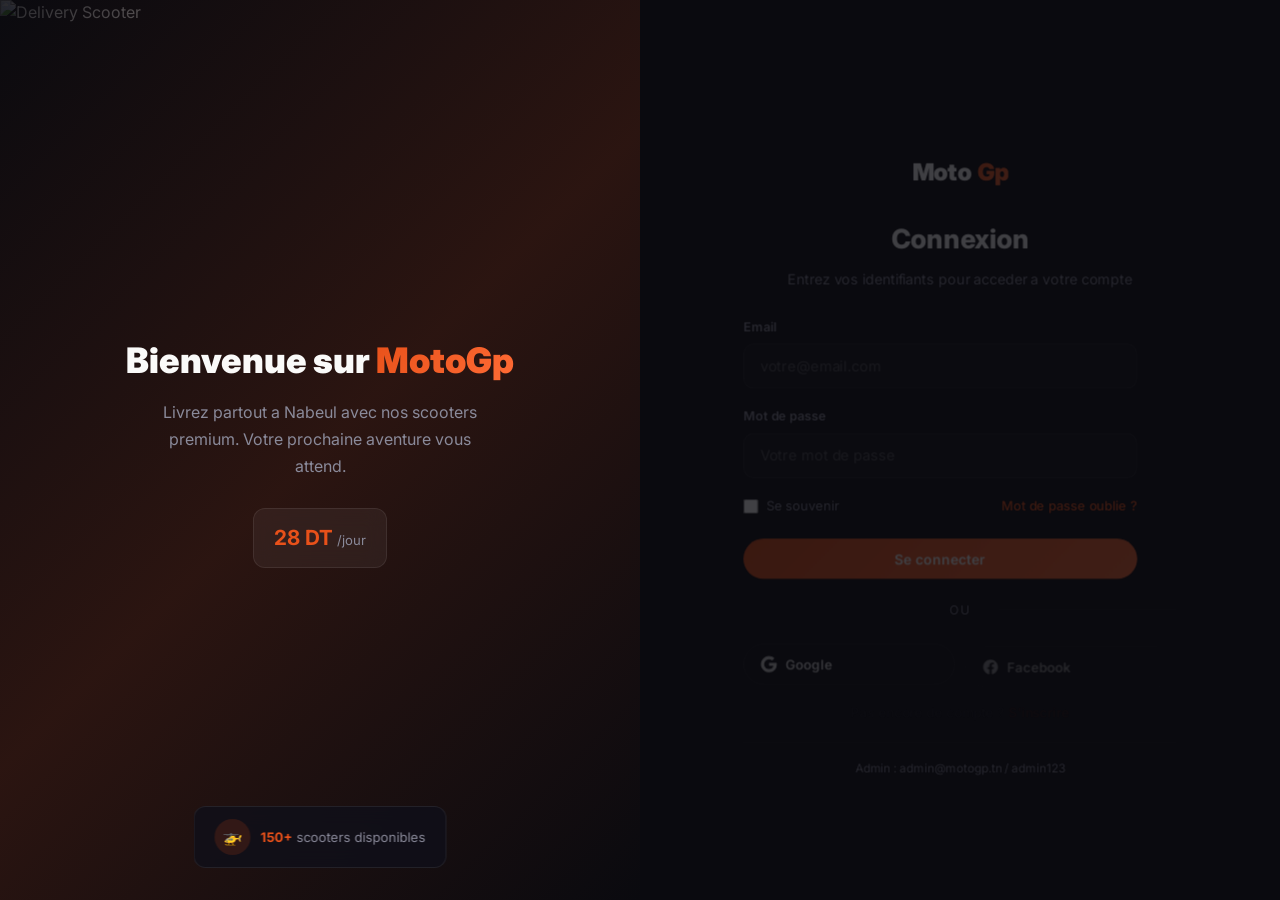
==== commit 576b3897: "Add complete auth system - login, register, admin redirect - Login: validates admin@motogp.tn/admin1" ====
--- a/login.html
+++ b/login.html
@@ -79,23 +79,23 @@
   </div>
 </div>
 
-<script src="https://cdnjs.cloudflare.com/ajax/libs/gsap/3.12.5/gsap.min.js"></script>
-<script>
-document.addEventListener('DOMContentLoaded', function(){
-  gsap.from('.auth-visual-img', {scale:1.15, opacity:0, duration:1.4, ease:'power3.out'});
-  gsap.from('.auth-visual-content h2', {y:30, opacity:0, duration:.8, delay:.3, ease:'power3.out'});
-  gsap.from('.auth-visual-content p', {y:30, opacity:0, duration:.8, delay:.5, ease:'power3.out'});
-  gsap.from('.visual-price', {y:20, opacity:0, duration:.7, delay:.7, ease:'power3.out'});
-  gsap.from('.auth-visual-badge', {y:20, opacity:0, duration:.7, delay:.9, ease:'power3.out'});
-  gsap.from('.auth-card', {y:30, opacity:0, duration:.8, delay:.2, ease:'power3.out'});
-  gsap.from('.form-group', {y:15, opacity:0, duration:.5, stagger:.08, delay:.5, ease:'power2.out'});
-  gsap.from('.auth-options', {opacity:0, duration:.5, delay:.9});
-  gsap.from('button[type="submit"]', {y:10, opacity:0, duration:.5, delay:1});
-  gsap.from('.form-divider', {opacity:0, duration:.5, delay:1.1});
-  gsap.from('.social-login .btn', {y:10, opacity:0, duration:.4, stagger:.1, delay:1.2});
-  gsap.from('.auth-link', {opacity:0, duration:.5, delay:1.4});
-});
-</script>
+  <script src="https://cdnjs.cloudflare.com/ajax/libs/gsap/3.12.5/gsap.min.js"></script>
+  <script>
+  document.addEventListener('DOMContentLoaded', function(){
+    gsap.from('.auth-visual-img', {scale:1.15, opacity:0, duration:1.4, ease:'power3.out'});
+    gsap.from('.auth-visual-content h2', {y:30, opacity:0, duration:.8, delay:.3, ease:'power3.out'});
+    gsap.from('.auth-visual-content p', {y:30, opacity:0, duration:.8, delay:.5, ease:'power3.out'});
+    gsap.from('.visual-price', {y:20, opacity:0, duration:.7, delay:.7, ease:'power3.out'});
+    gsap.from('.auth-visual-badge', {y:20, opacity:0, duration:.7, delay:.9, ease:'power3.out'});
+    gsap.from('.auth-card', {y:30, opacity:0, duration:.8, delay:.2, ease:'power3.out'});
+    gsap.from('.form-group', {y:15, opacity:0, duration:.5, stagger:.08, delay:.5, ease:'power2.out'});
+    gsap.from('.auth-options', {opacity:0, duration:.5, delay:.9});
+    gsap.from('button[type="submit"]', {y:10, opacity:0, duration:.5, delay:1});
+    gsap.from('.form-divider', {opacity:0, duration:.5, delay:1.1});
+    gsap.from('.social-login .btn', {y:10, opacity:0, duration:.4, stagger:.1, delay:1.2});
+    gsap.from('.auth-link', {opacity:0, duration:.5, delay:1.4});
+  });
+  </script>
 <script src="js/data.js"></script>
 <script src="js/app.js"></script>
 </body>
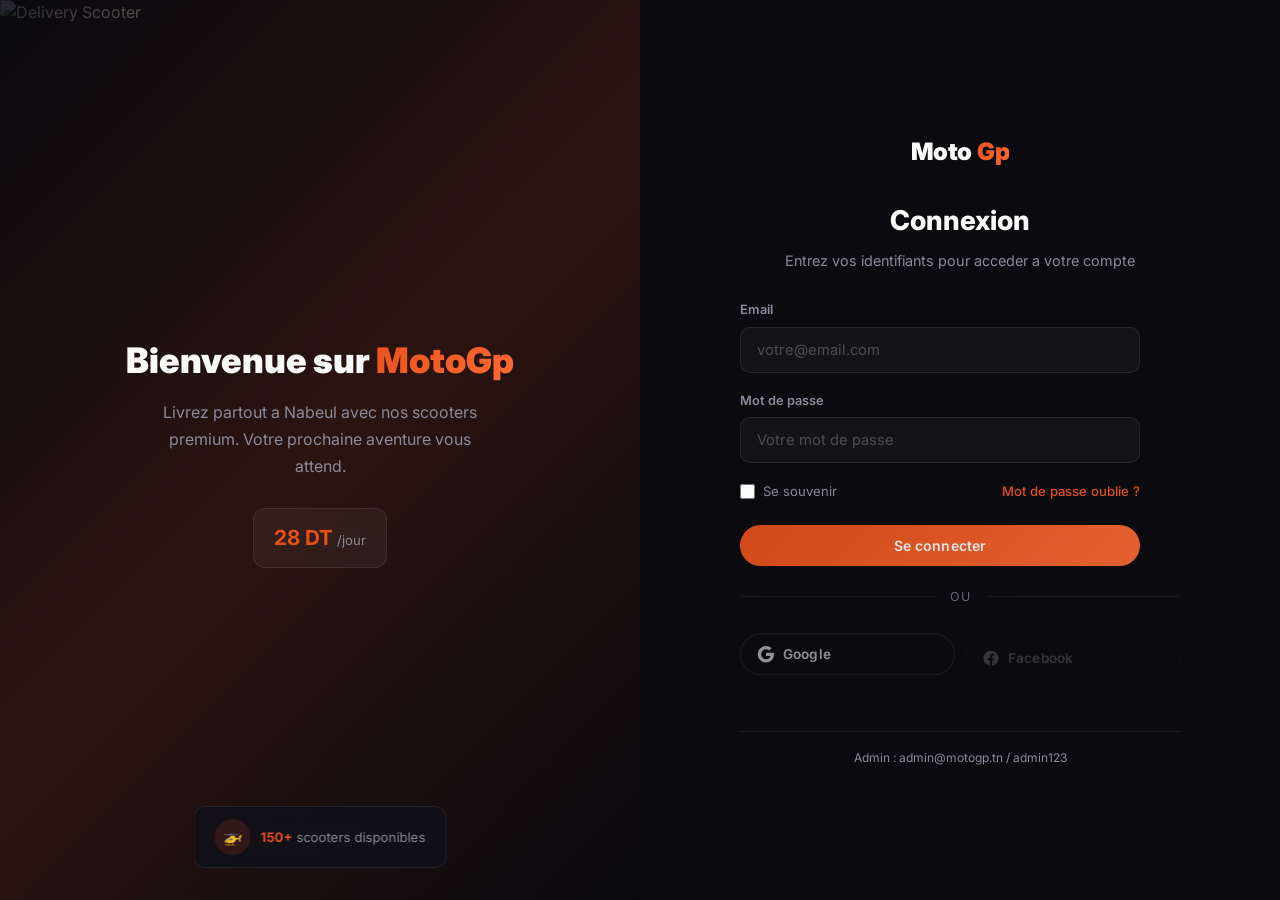
==== commit 0d1f13dc: "Fix auth flow - login/profile/dashboard fully linked - dashboard.html: auth check (redirect to login" ====
--- a/login.html
+++ b/login.html
@@ -82,6 +82,10 @@
   <script src="https://cdnjs.cloudflare.com/ajax/libs/gsap/3.12.5/gsap.min.js"></script>
   <script>
   document.addEventListener('DOMContentLoaded', function(){
+    try{
+      var u=JSON.parse(localStorage.getItem('motogp_user'));
+      if(u){window.location.href=u.role==='admin'?'dashboard.html':'profile.html';return}
+    }catch(e){}
     gsap.from('.auth-visual-img', {scale:1.15, opacity:0, duration:1.4, ease:'power3.out'});
     gsap.from('.auth-visual-content h2', {y:30, opacity:0, duration:.8, delay:.3, ease:'power3.out'});
     gsap.from('.auth-visual-content p', {y:30, opacity:0, duration:.8, delay:.5, ease:'power3.out'});
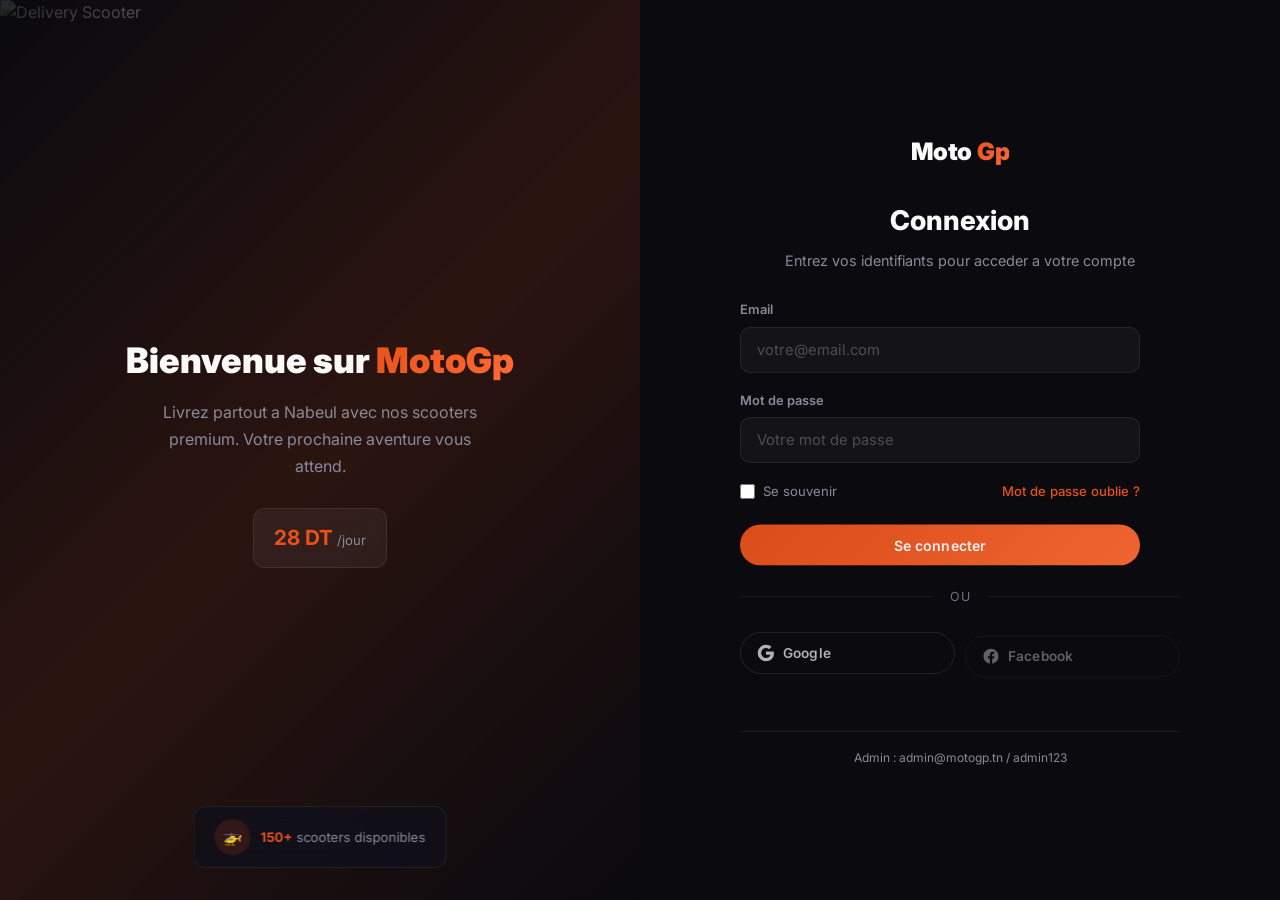
==== commit 345cef6b: "Fix login redirect - show session banner instead of auto-redirect - Removed auto-redirect that was p" ====
--- a/login.html
+++ b/login.html
@@ -84,7 +84,13 @@
   document.addEventListener('DOMContentLoaded', function(){
     try{
       var u=JSON.parse(localStorage.getItem('motogp_user'));
-      if(u){window.location.href=u.role==='admin'?'dashboard.html':'profile.html';return}
+      if(u){
+        var box=document.createElement('div');
+        box.style.cssText='position:fixed;top:0;left:0;right:0;z-index:999;background:rgba(232,81,26,.9);color:#fff;padding:10px 20px;text-align:center;font-size:.85rem;display:flex;align-items:center;justify-content:center;gap:12px;backdrop-filter:blur(8px)';
+        box.innerHTML='<span>Vous etes connecte en tant que <strong>'+u.name+'</strong></span><a href="'+(u.role==='admin'?'dashboard.html':'profile.html')+'" style="color:#fff;text-decoration:underline;font-weight:600">Mon espace</a><button onclick="localStorage.removeItem(\'motogp_user\');location.reload()" style="background:none;border:1px solid rgba(255,255,255,.4);color:#fff;padding:4px 12px;border-radius:6px;cursor:pointer;font-size:.78rem">Changer de compte</button>';
+        document.body.prepend(box);
+        document.querySelector('.auth-page').style.paddingTop='50px';
+      }
     }catch(e){}
     gsap.from('.auth-visual-img', {scale:1.15, opacity:0, duration:1.4, ease:'power3.out'});
     gsap.from('.auth-visual-content h2', {y:30, opacity:0, duration:.8, delay:.3, ease:'power3.out'});
